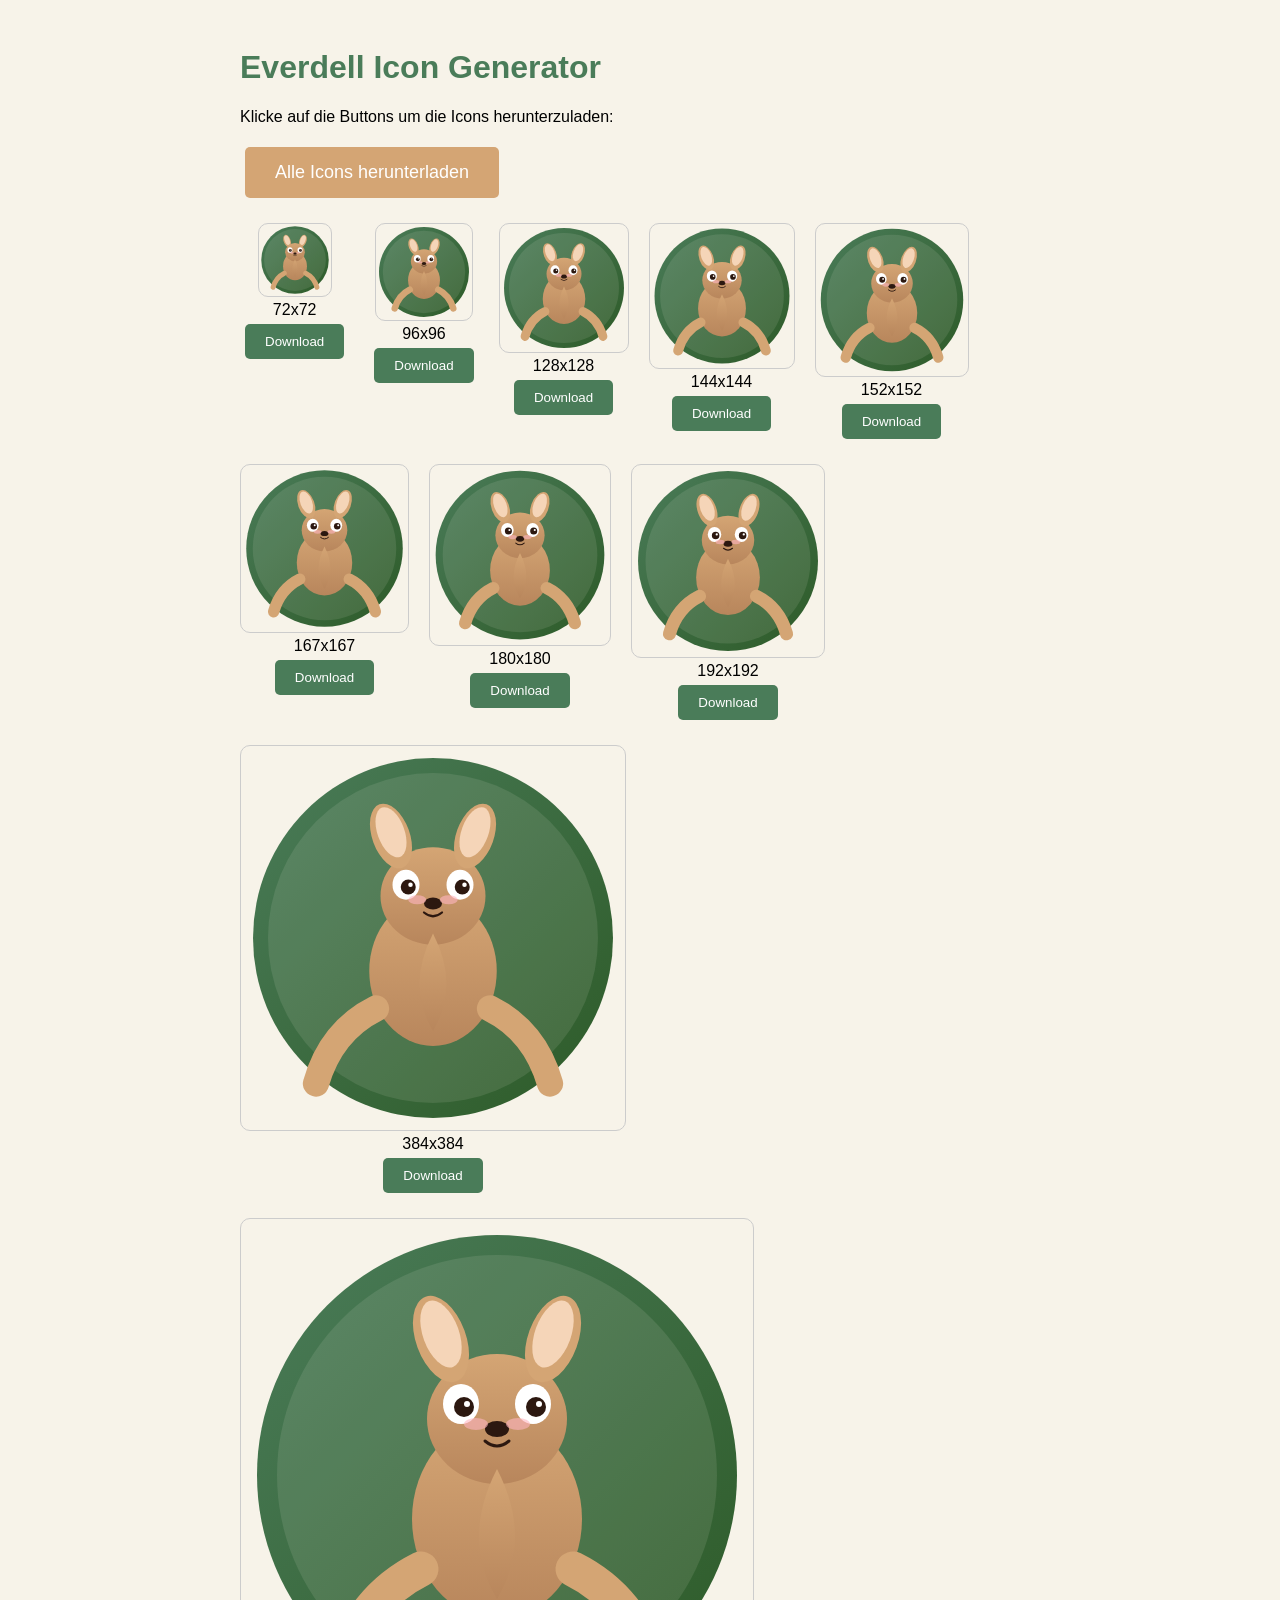
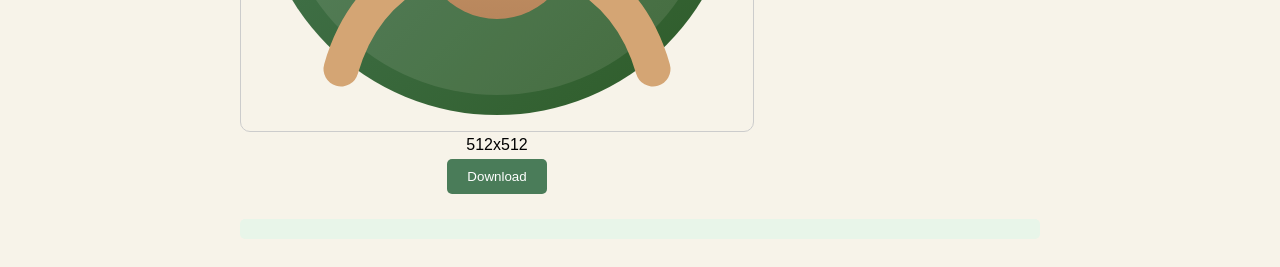
==== generate-icons.html @ 2c81c8a6 "Fix PWA für lokale Nutzung + neues Eichhörnchen-Icon" ====
<!DOCTYPE html>
<html>
<head>
    <title>Icon Generator</title>
    <style>
        body { font-family: Arial, sans-serif; padding: 20px; background: #f7f3e9; }
        .container { max-width: 800px; margin: 0 auto; }
        h1 { color: #4a7c59; }
        .icons { display: flex; flex-wrap: wrap; gap: 20px; margin: 20px 0; }
        .icon-box { text-align: center; }
        canvas { border: 1px solid #ccc; border-radius: 10px; }
        button { background: #4a7c59; color: white; padding: 10px 20px; border: none; 
                 border-radius: 5px; cursor: pointer; margin: 5px; }
        button:hover { background: #2d5a27; }
        .download-all { background: #d4a574; font-size: 18px; padding: 15px 30px; }
        #status { margin-top: 20px; padding: 10px; background: #e8f5e9; border-radius: 5px; }
    </style>
</head>
<body>
    <div class="container">
        <h1>Everdell Icon Generator</h1>
        <p>Klicke auf die Buttons um die Icons herunterzuladen:</p>
        <button class="download-all" onclick="downloadAll()">Alle Icons herunterladen</button>
        <div class="icons" id="icons"></div>
        <div id="status"></div>
    </div>

    <script>
        const svgContent = `<svg xmlns="http://www.w3.org/2000/svg" viewBox="0 0 512 512">
            <defs>
                <linearGradient id="bgGrad" x1="0%" y1="0%" x2="100%" y2="100%">
                    <stop offset="0%" style="stop-color:#4a7c59"/>
                    <stop offset="100%" style="stop-color:#2d5a27"/>
                </linearGradient>
                <linearGradient id="furGrad" x1="0%" y1="0%" x2="0%" y2="100%">
                    <stop offset="0%" style="stop-color:#d4a574"/>
                    <stop offset="100%" style="stop-color:#b8865c"/>
                </linearGradient>
            </defs>
            <circle cx="256" cy="256" r="240" fill="url(#bgGrad)"/>
            <circle cx="256" cy="256" r="220" fill="#f7f3e9" opacity="0.1"/>
            <ellipse cx="256" cy="300" rx="85" ry="100" fill="url(#furGrad)"/>
            <ellipse cx="256" cy="200" rx="70" ry="65" fill="url(#furGrad)"/>
            <ellipse cx="200" cy="120" rx="25" ry="45" fill="#d4a574" transform="rotate(-20 200 120)"/>
            <ellipse cx="312" cy="120" rx="25" ry="45" fill="#d4a574" transform="rotate(20 312 120)"/>
            <ellipse cx="200" cy="115" rx="18" ry="35" fill="#f5d5b8" transform="rotate(-20 200 115)"/>
            <ellipse cx="312" cy="115" rx="18" ry="35" fill="#f5d5b8" transform="rotate(20 312 115)"/>
            <ellipse cx="220" cy="185" rx="18" ry="20" fill="#fff"/>
            <ellipse cx="292" cy="185" rx="18" ry="20" fill="#fff"/>
            <circle cx="223" cy="188" r="10" fill="#2c1810"/>
            <circle cx="295" cy="188" r="10" fill="#2c1810"/>
            <circle cx="226" cy="185" r="3" fill="#fff"/>
            <circle cx="298" cy="185" r="3" fill="#fff"/>
            <ellipse cx="256" cy="210" rx="12" ry="8" fill="#2c1810"/>
            <path d="M244 222 Q256 232 268 222" stroke="#2c1810" stroke-width="3" fill="none" stroke-linecap="round"/>
            <ellipse cx="235" cy="205" rx="12" ry="6" fill="#ffb6c1" opacity="0.6"/>
            <ellipse cx="277" cy="205" rx="12" ry="6" fill="#ffb6c1" opacity="0.6"/>
            <path d="M256 250 Q220 320 256 380 Q292 320 256 250" fill="url(#furGrad)"/>
            <path d="M180 350 Q120 380 100 450" stroke="#d4a574" stroke-width="35" fill="none" stroke-linecap="round"/>
            <path d="M332 350 Q392 380 412 450" stroke="#d4a574" stroke-width="35" fill="none" stroke-linecap="round"/>
            <circle cx="256" cy="165" rx="4" ry="3" fill="#2c1810"/>
        </svg>`;

        const sizes = [72, 96, 128, 144, 152, 167, 180, 192, 384, 512];
        const container = document.getElementById('icons');

        function createCanvas(size) {
            const box = document.createElement('div');
            box.className = 'icon-box';
            
            const canvas = document.createElement('canvas');
            canvas.width = size;
            canvas.height = size;
            
            const ctx = canvas.getContext('2d');
            const img = new Image();
            const blob = new Blob([svgContent], { type: 'image/svg+xml' });
            const url = URL.createObjectURL(blob);
            
            img.onload = () => {
                ctx.drawImage(img, 0, 0, size, size);
                URL.revokeObjectURL(url);
            };
            img.src = url;
            
            const label = document.createElement('div');
            label.textContent = `${size}x${size}`;
            
            const btn = document.createElement('button');
            btn.textContent = 'Download';
            btn.onclick = () => downloadIcon(canvas, size);
            
            box.appendChild(canvas);
            box.appendChild(label);
            box.appendChild(btn);
            container.appendChild(box);
            
            return canvas;
        }

        function downloadIcon(canvas, size) {
            const link = document.createElement('a');
            link.download = `icon-${size}.png`;
            link.href = canvas.toDataURL('image/png');
            link.click();
        }

        async function downloadAll() {
            const status = document.getElementById('status');
            status.textContent = 'Generiere Icons...';
            
            const canvases = document.querySelectorAll('canvas');
            let delay = 0;
            
            for (const canvas of canvases) {
                await new Promise(r => setTimeout(r, 300));
                const size = canvas.width;
                const link = document.createElement('a');
                link.download = `icon-${size}.png`;
                link.href = canvas.toDataURL('image/png');
                link.click();
                await new Promise(r => setTimeout(r, 200));
            }
            
            status.textContent = 'Alle Icons wurden heruntergeladen! Verschiebe sie in den icons/ Ordner.';
        }

        sizes.forEach(createCanvas);
    </script>
</body>
</html>
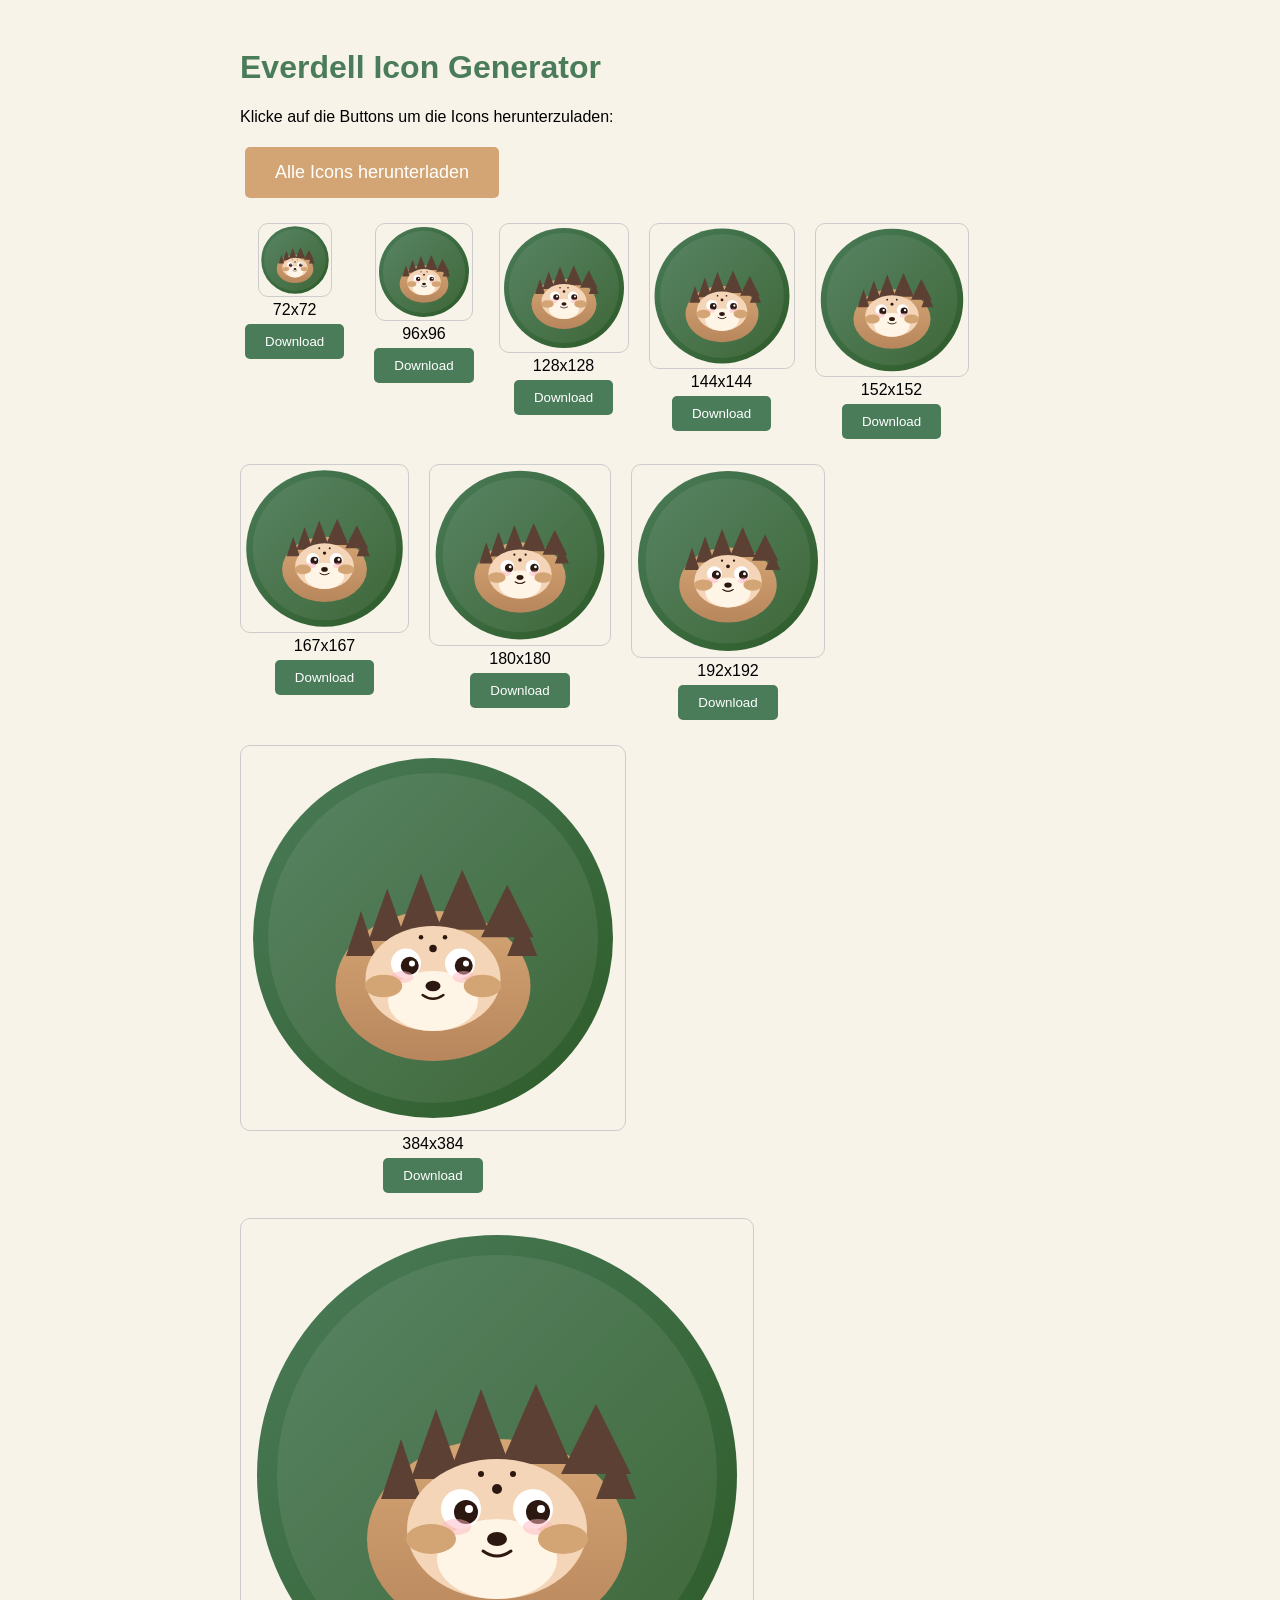
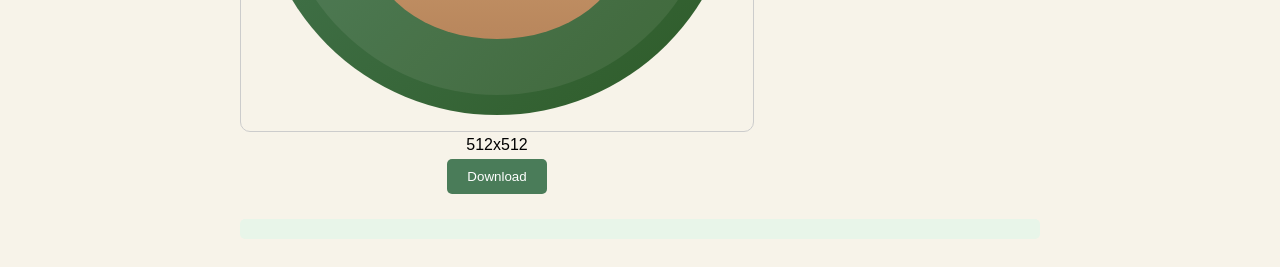
==== commit d1a403d0: "Neues Igel-Icon im Everdell-Stil" ====
--- a/generate-icons.html
+++ b/generate-icons.html
@@ -32,33 +32,39 @@
                     <stop offset="0%" style="stop-color:#4a7c59"/>
                     <stop offset="100%" style="stop-color:#2d5a27"/>
                 </linearGradient>
-                <linearGradient id="furGrad" x1="0%" y1="0%" x2="0%" y2="100%">
+                <linearGradient id="bodyGrad" x1="0%" y1="0%" x2="0%" y2="100%">
                     <stop offset="0%" style="stop-color:#d4a574"/>
                     <stop offset="100%" style="stop-color:#b8865c"/>
                 </linearGradient>
             </defs>
             <circle cx="256" cy="256" r="240" fill="url(#bgGrad)"/>
-            <circle cx="256" cy="256" r="220" fill="#f7f3e9" opacity="0.1"/>
-            <ellipse cx="256" cy="300" rx="85" ry="100" fill="url(#furGrad)"/>
-            <ellipse cx="256" cy="200" rx="70" ry="65" fill="url(#furGrad)"/>
-            <ellipse cx="200" cy="120" rx="25" ry="45" fill="#d4a574" transform="rotate(-20 200 120)"/>
-            <ellipse cx="312" cy="120" rx="25" ry="45" fill="#d4a574" transform="rotate(20 312 120)"/>
-            <ellipse cx="200" cy="115" rx="18" ry="35" fill="#f5d5b8" transform="rotate(-20 200 115)"/>
-            <ellipse cx="312" cy="115" rx="18" ry="35" fill="#f5d5b8" transform="rotate(20 312 115)"/>
-            <ellipse cx="220" cy="185" rx="18" ry="20" fill="#fff"/>
-            <ellipse cx="292" cy="185" rx="18" ry="20" fill="#fff"/>
-            <circle cx="223" cy="188" r="10" fill="#2c1810"/>
-            <circle cx="295" cy="188" r="10" fill="#2c1810"/>
-            <circle cx="226" cy="185" r="3" fill="#fff"/>
-            <circle cx="298" cy="185" r="3" fill="#fff"/>
-            <ellipse cx="256" cy="210" rx="12" ry="8" fill="#2c1810"/>
-            <path d="M244 222 Q256 232 268 222" stroke="#2c1810" stroke-width="3" fill="none" stroke-linecap="round"/>
-            <ellipse cx="235" cy="205" rx="12" ry="6" fill="#ffb6c1" opacity="0.6"/>
-            <ellipse cx="277" cy="205" rx="12" ry="6" fill="#ffb6c1" opacity="0.6"/>
-            <path d="M256 250 Q220 320 256 380 Q292 320 256 250" fill="url(#furGrad)"/>
-            <path d="M180 350 Q120 380 100 450" stroke="#d4a574" stroke-width="35" fill="none" stroke-linecap="round"/>
-            <path d="M332 350 Q392 380 412 450" stroke="#d4a574" stroke-width="35" fill="none" stroke-linecap="round"/>
-            <circle cx="256" cy="165" rx="4" ry="3" fill="#2c1810"/>
+            <circle cx="256" cy="256" r="220" fill="#f7f3e9" opacity="0.08"/>
+            <ellipse cx="256" cy="320" rx="130" ry="100" fill="url(#bodyGrad)"/>
+            <g fill="#5c4033">
+                <polygon points="140,280 160,220 180,280"/>
+                <polygon points="170,260 195,190 220,260"/>
+                <polygon points="210,250 240,170 270,250"/>
+                <polygon points="260,245 295,165 330,245"/>
+                <polygon points="320,255 355,185 390,255"/>
+                <polygon points="355,280 375,230 395,280"/>
+            </g>
+            <ellipse cx="256" cy="310" rx="90" ry="70" fill="#f5d5b8"/>
+            <ellipse cx="256" cy="340" rx="60" ry="40" fill="#fff5e6"/>
+            <circle cx="220" cy="290" r="20" fill="#fff"/>
+            <circle cx="292" cy="290" r="20" fill="#fff"/>
+            <circle cx="225" cy="293" r="12" fill="#2c1810"/>
+            <circle cx="297" cy="293" r="12" fill="#2c1810"/>
+            <circle cx="228" cy="290" r="4" fill="#fff"/>
+            <circle cx="300" cy="290" r="4" fill="#fff"/>
+            <ellipse cx="256" cy="320" rx="10" ry="7" fill="#2c1810"/>
+            <path d="M242 332 Q256 342 270 332" stroke="#2c1810" stroke-width="3" fill="none" stroke-linecap="round"/>
+            <ellipse cx="215" cy="308" rx="15" ry="8" fill="#ffb6c1" opacity="0.5"/>
+            <ellipse cx="297" cy="308" rx="15" ry="8" fill="#ffb6c1" opacity="0.5"/>
+            <circle cx="256" cy="270" r="5" fill="#2c1810"/>
+            <circle cx="240" cy="255" r="3" fill="#2c1810"/>
+            <circle cx="272" cy="255" r="3" fill="#2c1810"/>
+            <ellipse cx="190" cy="320" rx="25" ry="15" fill="#d4a574"/>
+            <ellipse cx="322" cy="320" rx="25" ry="15" fill="#d4a574"/>
         </svg>`;
 
         const sizes = [72, 96, 128, 144, 152, 167, 180, 192, 384, 512];
